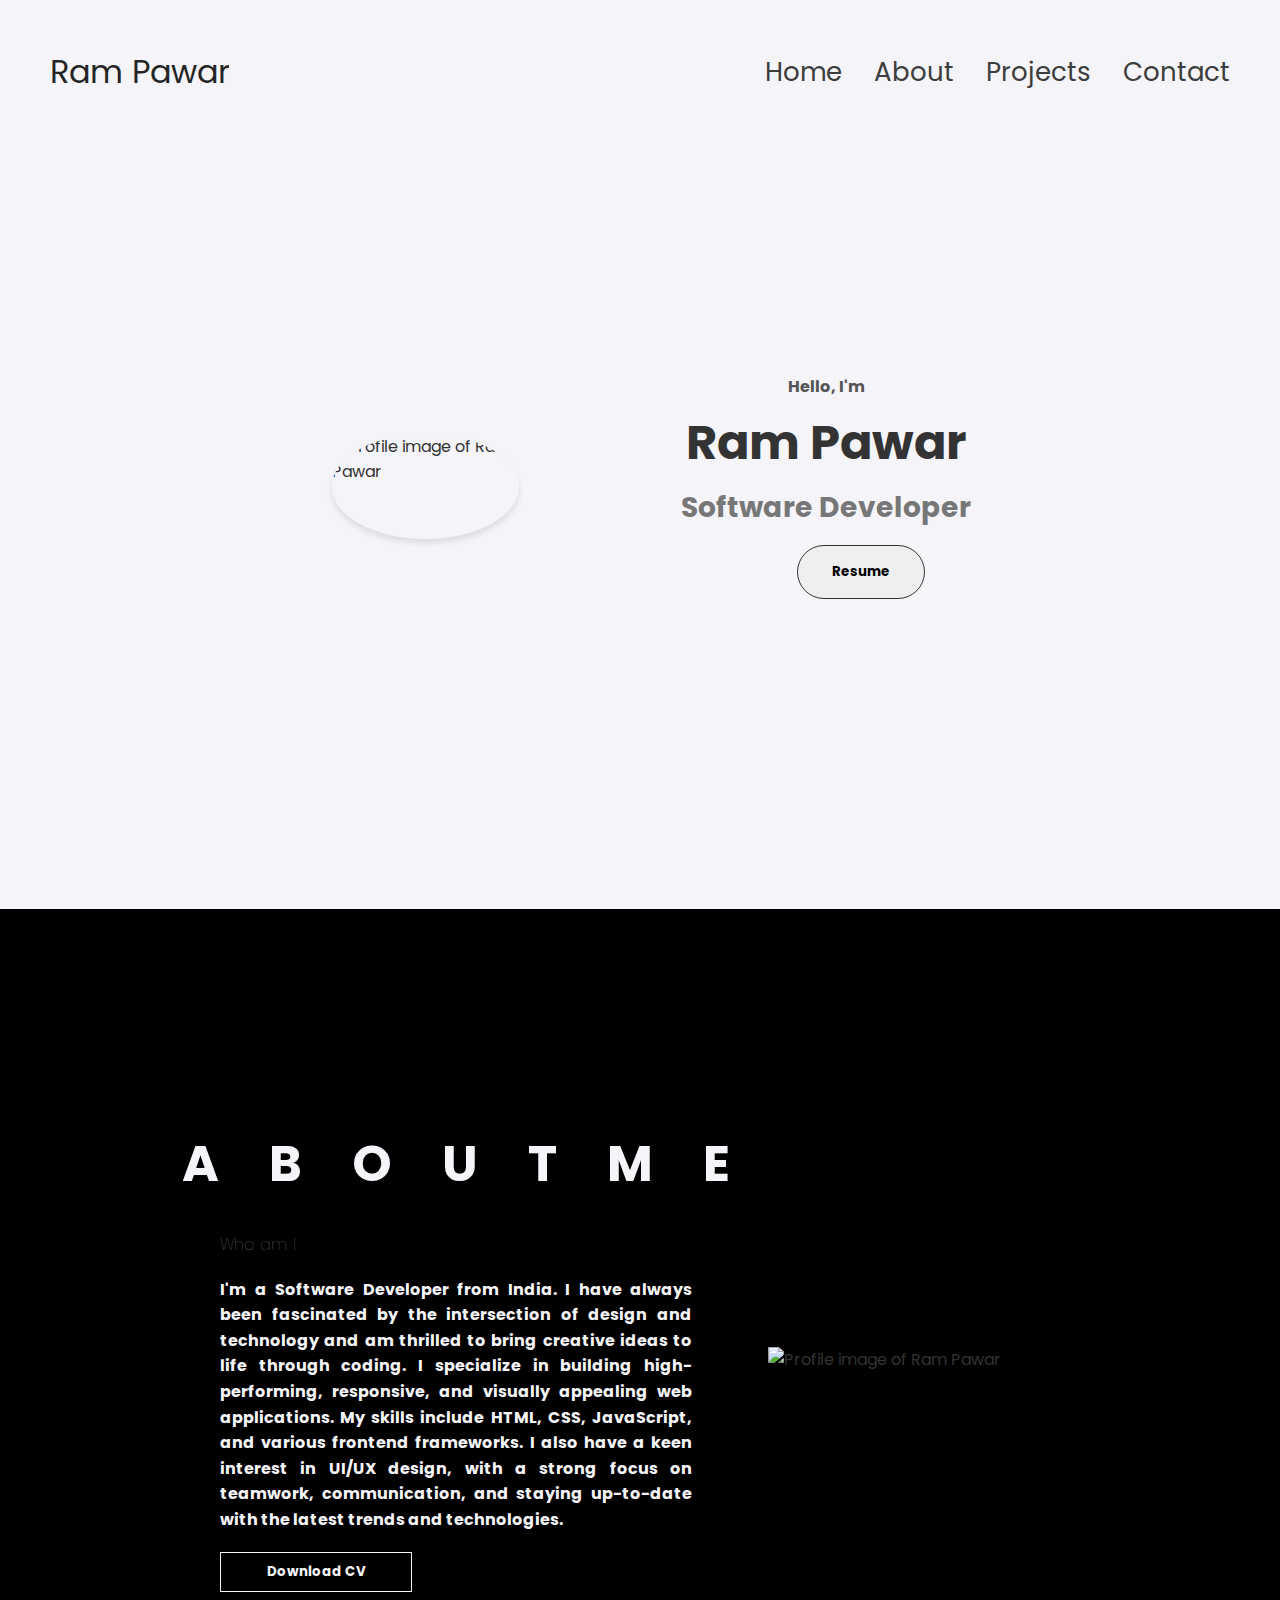
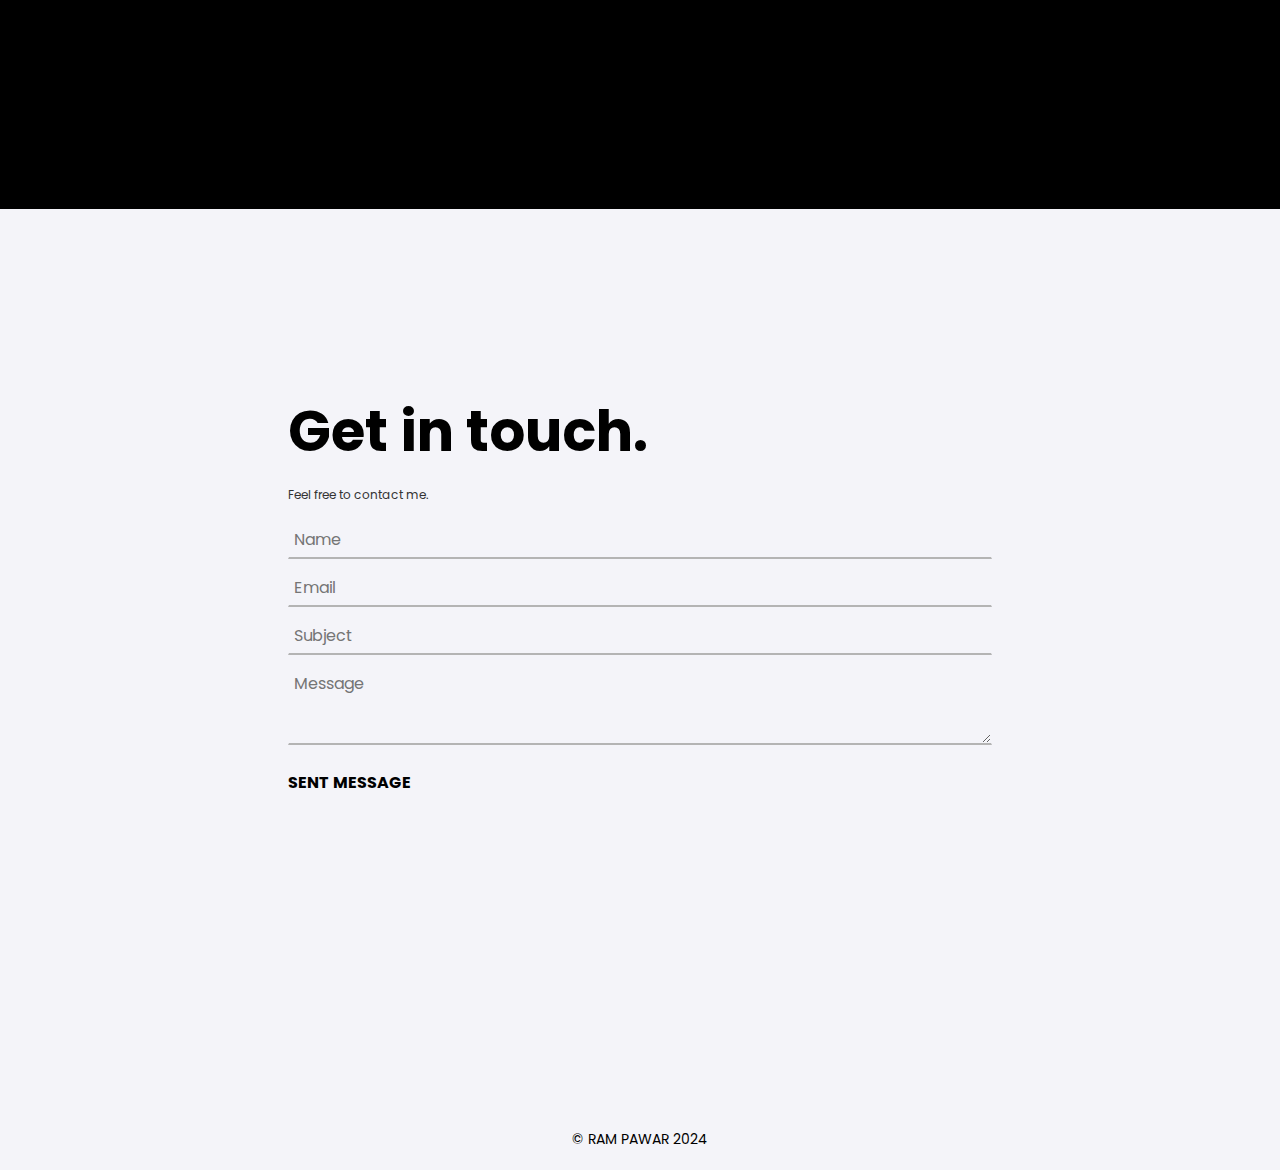
==== index.html @ 99391781 "Add files via upload" ====
<!DOCTYPE html>
<html lang="en">
<head>
    <meta charset="UTF-8">
    <meta name="viewport" content="width=device-width, initial-scale=1.0">
    <title>Portfolio</title>
    <link rel="stylesheet" href="styles.css">
    <link rel="stylesheet" href="https://cdnjs.cloudflare.com/ajax/libs/font-awesome/6.5.2/css/all.min.css" integrity="sha512-SnH5WK+bZxgPHs44uWIX+LLJAJ9/2PkPKZ5QiAj6Ta86w+fsb2TkcmfRyVX3pBnMFcV7oQPJkl9QevSCWr3W6A==" crossorigin="anonymous" referrerpolicy="no-referrer" />
</head>
<body>
    <section id="Home">
    <div class="nav" role="navigation">
        <span id="logo"> Ram Pawar </span>
        <div class="nav-link">
            <a href="#Home" style="color: rgb(61, 61, 61);">Home</a>
            <a href="#About" style="color: rgb(61, 61, 61);">About</a>
            <a href="#Projects" style="color: rgb(61, 61, 61);">Projects</a>
            <a href="#Contact" style="color: rgb(61, 61, 61);">Contact</a>
        </div>
        
    </div>


    <div class="hamburger-nav">
        <span id="logo">Ram Pawar</span>
        <button class="hamburger" onclick="toggleNav()" aria-label="Toggle Navigation">
            <i class="fa fa-bars"></i>
        </button>
        <div class="nav-mobile" role="menu"></div>
    </div>

        <div class="section_1">
            <!-- <div id="sec-container"> -->
                <div class="page_1">
                    <span id="img_1">
                        <img class="img1" src="image2.jpg" width="640" height="360" alt="Profile image of Ram Pawar">
                    </span>
                </div>
                <div class="page_2">
                    <div class="page_2_part1">
                        <p class="page_2_text"><b>Hello, I'm</b></p>
                        <h1 class="page_2_text1">Ram Pawar</h1>
                        <p class="page_2_text2"><b>Software Developer</b></p>
                        <div class="page_2_part2">
                            <a href="https://www.linkedin.com/in/ram-pawar-647580257" target="_blank" class="social-link" aria-label="LinkedIn">
                                <i class="fa-brands fa-linkedin"></i>
                            </a>
                            <a href="https://github.com/Rampawardz" target="_blank" class="social-link" aria-label="GitHub">
                                <i class="fa-brands fa-github"></i>
                            </a>
                            <a href="Resume.html" target="_blank" aria-label="Resume">
                                <button class="btn">
                                    <b>Resume</b>
                                </button>
                            </a>
        
                        </div>
                    </div>
                </div>
            <!-- </div> -->
            
        </div>
    </section>


    <section id="About">
        <div id="About-container">
            <!-- <div id="Profile-box">
                <img class="img2" src="image4.png" alt="Profile image of Ram Pawar">
            </div> -->
            <div id="About-box">
                <div id="About-title">
                    <!-- <i class="fa-solid fa-code"></i> -->
                    <span><ul>A</ul><ul>B</ul><ul>O</ul><ul>U</ul><ul>T</ul><ul>M</ul><ul>E</ul></span>
                </div>
                <h1>Who am I</h1>
                <p>
                    <b>
                        I'm a Software Developer from India. I have always been fascinated by the intersection of design and technology and am thrilled to bring creative ideas to life through coding. I specialize in building high-performing, responsive, and visually appealing web applications. My skills include HTML, CSS, JavaScript, and various frontend frameworks. I also have a keen interest in UI/UX design, with a strong focus on teamwork, communication, and staying up-to-date with the latest trends and technologies.
                    </b>
                </p>
                <!-- <div id="content-box">
                    <span class="content-box-skills">
                        <p><i class="fa-brands fa-html5" style="color: #fe6716;"></i> HTML5</p>
                    </span>
                    <span class="content-box-skills">
                        <p><i class="fa-brands fa-css3-alt" style="color: #2e74ff;"></i> CSS3</p>
                    </span>
                    <span class="content-box-skills">
                        <p><i class="fa-brands fa-js" style="color: #FFD43B;"></i> JavaScript</p>
                    </span>
                    <span class="content-box-skills">
                        <p><i class="fa-brands fa-react" style="color: #74C0FC;"></i> React</p>
                    </span>
                </div> -->
                <button id="btn"><b>Download CV</b></button>
            </div>
            <div id="Profile-box">
                <img class="img2" src="image4.png" alt="Profile image of Ram Pawar">
            </div>
        </div>
    </section>


    <section id="Contact">
       <div id="Contact-section">
            <div id="Contact-box">
                <h1 class="heading">Get in touch.</h1>
                <p>Feel free to contact me.</p>
                <form id="contactForm">
                    <div class="form-group">
                        <input placeholder="Name" type="text" id="name">
                    </div>
                    <div class="form-group">
                        <input placeholder="Email" type="email" id="email">
                        <span class="error-message" id="emailError"></span>
                    </div>
                    <div class="form-group">
                        <input placeholder="Subject" type="text" id="subject">
                    </div>
                    <div class="form-group">
                        <textarea placeholder="Message" id="message"></textarea>
                    </div>

                    <button type="submit">SENT MESSAGE <i class="fa-solid fa-arrow-right" style="color: #777;"></i></button>
                </form>
            </div>
       </div>
    </section>
    

    <footer>
        &copy; RAM PAWAR 2024
    </footer>

    <script src="script.js"></script>
</body>
</html>
---- styles.css ----
@import url("https://fonts.googleapis.com/css2?family=Poppins:wght@300;400;500;600&display=swap");

* {
    padding: 0;
    margin: 0;
    box-sizing: border-box;
    font-family: "Poppins", sans-serif;
}

html {
    scroll-behavior: smooth;
}

body {
    background-color: #f4f4f9;
    /* background-image: url("image8.jpg");
    background-size: contain; */
    color: #333;
}

.nav {
    height: 16vh;
    gap: 2rem;
    padding: 0 50px;
    color: black;
    font-size: 26px;
    display: flex;
    flex-direction: row;
    justify-content: space-evenly;
    align-items: center;
}

.nav-link {
    gap: 2rem;
    display: flex;
    flex-direction: row;
    justify-content: space-evenly;
    align-items: center;
    /* text-decoration: none; */
    color: rgb(61, 61, 61);
    transition: color 0.3s;
}

.nav-link a:hover {
    color: gray;
    text-underline-offset: 1rem;
    text-decoration: underline;
    text-decoration-color: rgb(181, 181, 181);
}

#logo {
    margin-right: auto;
    color: black;
    font-size: 2rem;
    opacity: 0.85;
    /* font-weight: bold; */
}

#logo:hover {
    cursor: default;
}

.hamburger-nav {
    display: none;
}

.hamburger {
    background: none;
    border: none;
    cursor: pointer;
    font-size: 26px;
}

.nav-mobile {
    display: none;
    flex-direction: column;
    position: absolute;
    /* top: 10%; */
    right: 0;
    background-color: white;
    padding: 1rem;
    box-shadow: 0 4px 6px rgba(0, 0, 0, 0.1);
}

.nav-mobile a {
    margin: 0.5rem 0;
    color: black;
    text-decoration: none;
}

.nav-mobile a:hover {
    color: gray;
}

.show-nav {
    display: flex;
}

.section_1 {
    height: 85vh;
    display: flex;
    flex-direction: row;
    justify-content: space-evenly;
    align-items: center;
    padding: 20px 20px 100px 20px;
    margin: 0px 150px 0px 150px;
}

.page_1 {
    display: flex;
    align-items: center;
}

#img_1 {
    max-width: 100%;
    height: auto;
    display: flex;
    justify-content: center;
    align-items: center;
}

.img1 {
    height: auto;
    width: 80%;
    max-width: 300px;
    border-radius: 50%;
    box-shadow: 0 4px 6px rgba(0, 0, 0, 0.1);
}

.page_2 {
    display: flex;
    flex-direction: column;
    align-items: center;
    text-align: center;
}

.page_2_text {
    color: #555;
    font-size: 16px;
}

.page_2_text1 {
    font-size: 48px;
    color: #333;
    margin: 0.5rem 0;
}

.page_2_text2 {
    font-size: 28px;
    color: #777;
    margin-bottom: 1rem;
}

.page_2_part2 {
    display: flex;
    justify-content: center;
    gap: 2.2rem;
    font-size: 40px;
}

a {
    display: flex;
    align-items: center;
    text-decoration: none;
}

.btn{
    transition: all 300ms ease;
    padding: 1rem;
    width: 8rem;
    border-radius: 2rem;
    border: rgb(53, 53, 53) 0.1rem solid;
}

.btn:hover {
    cursor: pointer;
    background-color: rgb(53, 53, 53);
    color: white;
}

.social-link {
    color: rgb(53, 53, 53);
    transition: color 0.3s;
}

.social-link:hover {
    color: gray;
}

/* Responsive Styles */
@media (max-width: 1000px) {
    .nav {
        display: none;
    }

    .hamburger-nav {
        display: flex;
        height: 16vh;
        padding: 0 50px;
        font-size: 26px;
        justify-content: space-between;
        align-items: center;
    }

    .section_1 {
        flex-direction: column;
        margin: 0px;
    }

}

@media (max-width: 700px) {
    /* .section_1 {
        flex-direction: column;
        margin: 0px;
    } */

    /* #sec-container {
        flex-direction: column;
    } */

    /* #img_1 img {
        width: 60%;
        margin-bottom: 1.5rem;
    } */

    .page_2_text1 {
        font-size: 32px;
    }

    .page_2_text2 {
        font-size: 20px;
    }

    .page_2_part2 {
        font-size: 30px;
    }
}

@media (max-width: 480px) {
    .hamburger-nav {
        padding: 0 40px;
    }

    .page_2_text {
        font-size: 12px;
    }

    .page_2_text1 {
        font-size: 24px;
    }

    .page_2_text2 {
        font-size: 16px;
    }

    .page_2_part2 {
        font-size: 24px;
        gap: 1rem;
    }

    .btn{
        width: 5rem;
        font-size: x-small;
    }
}

/*-----------------About Me--------------------*/
#About{
    background-color: black;
    box-sizing: border-box;
}
#About-container {
    height: 100vh;
    width: 100%;
    display: flex;
    justify-content:space-between;
    align-items: center;
    /* padding: 20px; */
    box-sizing: border-box;
    flex-wrap: wrap;
}

#Profile-box {
    position: relative;
    height: 100%;
    width: 40%;
    display: flex;
    align-items: center;
}

#Profile-box img {
    max-height: 100%;
    max-width: 100%;
    /* border-radius: 5px; */
    box-shadow: 0 4px 6px rgba(0, 0, 0, 0.4);
}

#About-box {
    width: 40%;
    padding: 20px;
    box-sizing: border-box;
    margin-left: 200px;
    color: #f4f4f9;
}

#About-title {
    display: flex;
    align-items: center;
    justify-content: center;
    margin-bottom: 30px;
}

#About-title span {
    width: 40%;
    display: flex;
    justify-content: center;
    gap: 50px;
    font-size: 50px;
}

#About-title span ul{
    font-weight: bold;
}

/* #About-title i {
    margin-right: 10px;
    color: black;
    opacity: 0.85;
} */

#About-box h1 {
    color: #777;
    font-size: 1rem;
    font-weight: lighter;
    margin-bottom: 20px;
}

#About-box p {
    font-size: 16px;
    text-align: justify;
    line-height: 1.6;
    margin-bottom: 20px;
}

/* #content-box {
    background-color: #777;
    border: 2px solid #777;
    border-radius: 4px;
    display: grid;
    grid-template-columns: repeat(auto-fit, minmax(150px, 1fr));
    gap: 15px;
    padding: 15px;
    margin-bottom: 15px;
}

.content-box-skills {
    height: 3rem;
    background-color: #262626;
    color: #f4f4f9;
    border-radius: 4px;
    display: flex;
    justify-content: center;
    text-align: center;
    padding: 10px;
    font-size: 14px;
} */

#btn {
    height: 2.5rem;
    width: 12rem;
    border: 1px solid #f4f4f9;
    /* border-radius: 5px; */
    background-color: black;
    color: #f4f4f9;
    cursor: pointer;
    transition: all 0.3s ease;
}

#btn:hover {
    background-color: #f4f4f9;
    color: black;
}

@media (max-width: 1000px) {
    #About-container {
        flex-direction: column;
        justify-content: center;
        align-items: center;
    }

    #Profile-box {
        display: none;
    }

    #About-box {
        width: 60%;
        text-align: center;
        flex-direction: column;
        align-items: center;
        padding: 8px;
        margin: 0;
    }

    #About-box h1 {
        font-size: 1rem;
    }

    #About-box p {
        font-size: 14px;
    }

    /* #content-box {
        grid-template-columns: repeat(2, 1fr);
        gap: 10px;
    }

    .content-box-skills {
        font-size: 12px;
    } */

    #btn {
        font-size: 14px;
    }
}

@media (max-width: 700px) {
    #About-box {
        width: 70%;
        padding: 8px;
        margin: 0;
    }

    #About-title span {
        width: 40%;
        gap: 20px;
        font-size: 30px;
    }

    #About-box h1 {
        font-size: 0.8rem;
    }

    #About-box p {
        font-size: 13px;
    }
}

@media (max-width: 480px) {
    #About-box {
        width: 70%;
    }
    #About-title span {
        width: 40%;
        display: flex;
        /* justify-content: center; */
        gap: 20px;
        font-size: 30px;
    }

    #About-box h1 {
        font-size: 0.7rem;
    }

    #About-box p {
        font-size: 12px;
    }

    /* #content-box {
        grid-template-columns: repeat(1, 1fr);
    }

    .content-box-skills {
        height: 2rem;
        font-size: 10px;
        padding: 5px;
    } */

    #btn {
        font-size: 12px;
        width: 10rem;
    }
}



/*-----------------------------Contact-----------------------------*/

#Contact-section {
    height: 100vh;
    width: 100%;
    display: flex;
    justify-content: center;
    align-items: center;
    box-sizing: border-box;
}

#Contact-box {
    height: 60vh;
    width: 55%;
    /* border: #262626 solid 1px; */
    display: flex;
    flex-direction: column;
    gap: 12px;
    box-sizing: border-box;
    font-size: 12px;
}

.heading {
    font-size: 56px;
    color: black;
    font-weight: bolder;
}

form {
    max-width: 100%;
    width: 100%;
    margin: 5px 0px 5px 0px;
    background: #f4f4f9;
    background-color: rgba(0, 0, 0, 0);
    /* padding: 5px; */
}

form .form-group {
    margin-bottom: 10px;
}

form input, form textarea {
    width: 100%;
    padding: 5px;
    font-size: 16px;
    border: 1px solid #f4f4f9;
    border-bottom: 2px solid rgb(180, 180, 180);
    background-color: #f4f4f9;
    box-sizing: border-box;
    background-color: rgba(0, 0, 0, 0);
}

form input:focus, form textarea:focus {
    outline: none;
    /* border-color: rgb(180, 255, 219); */
}

#message {
    height: 5rem;
}

form .error-message {
    color: red;
    font-size: 14px;
}

form button {
    /* padding: 5px; */
    margin: 10px auto;
    font-size: 16px;
    font-weight: bold;
    background-color: #f4f4f9;
    color: black;
    border: none;
    border-radius: 4px;
    cursor: pointer;
    background-color: rgba(0, 0, 0, 0);
}

form button:hover {
    color: #777;
}

@media (max-width: 700px) {
    #Contact-box .heading {
        font-size: 42px;
    }
}


/* -----------footer--------------------*/

footer {
    text-align: center;
    padding: 20px;
    font-size: 14px;
    color: black;
}
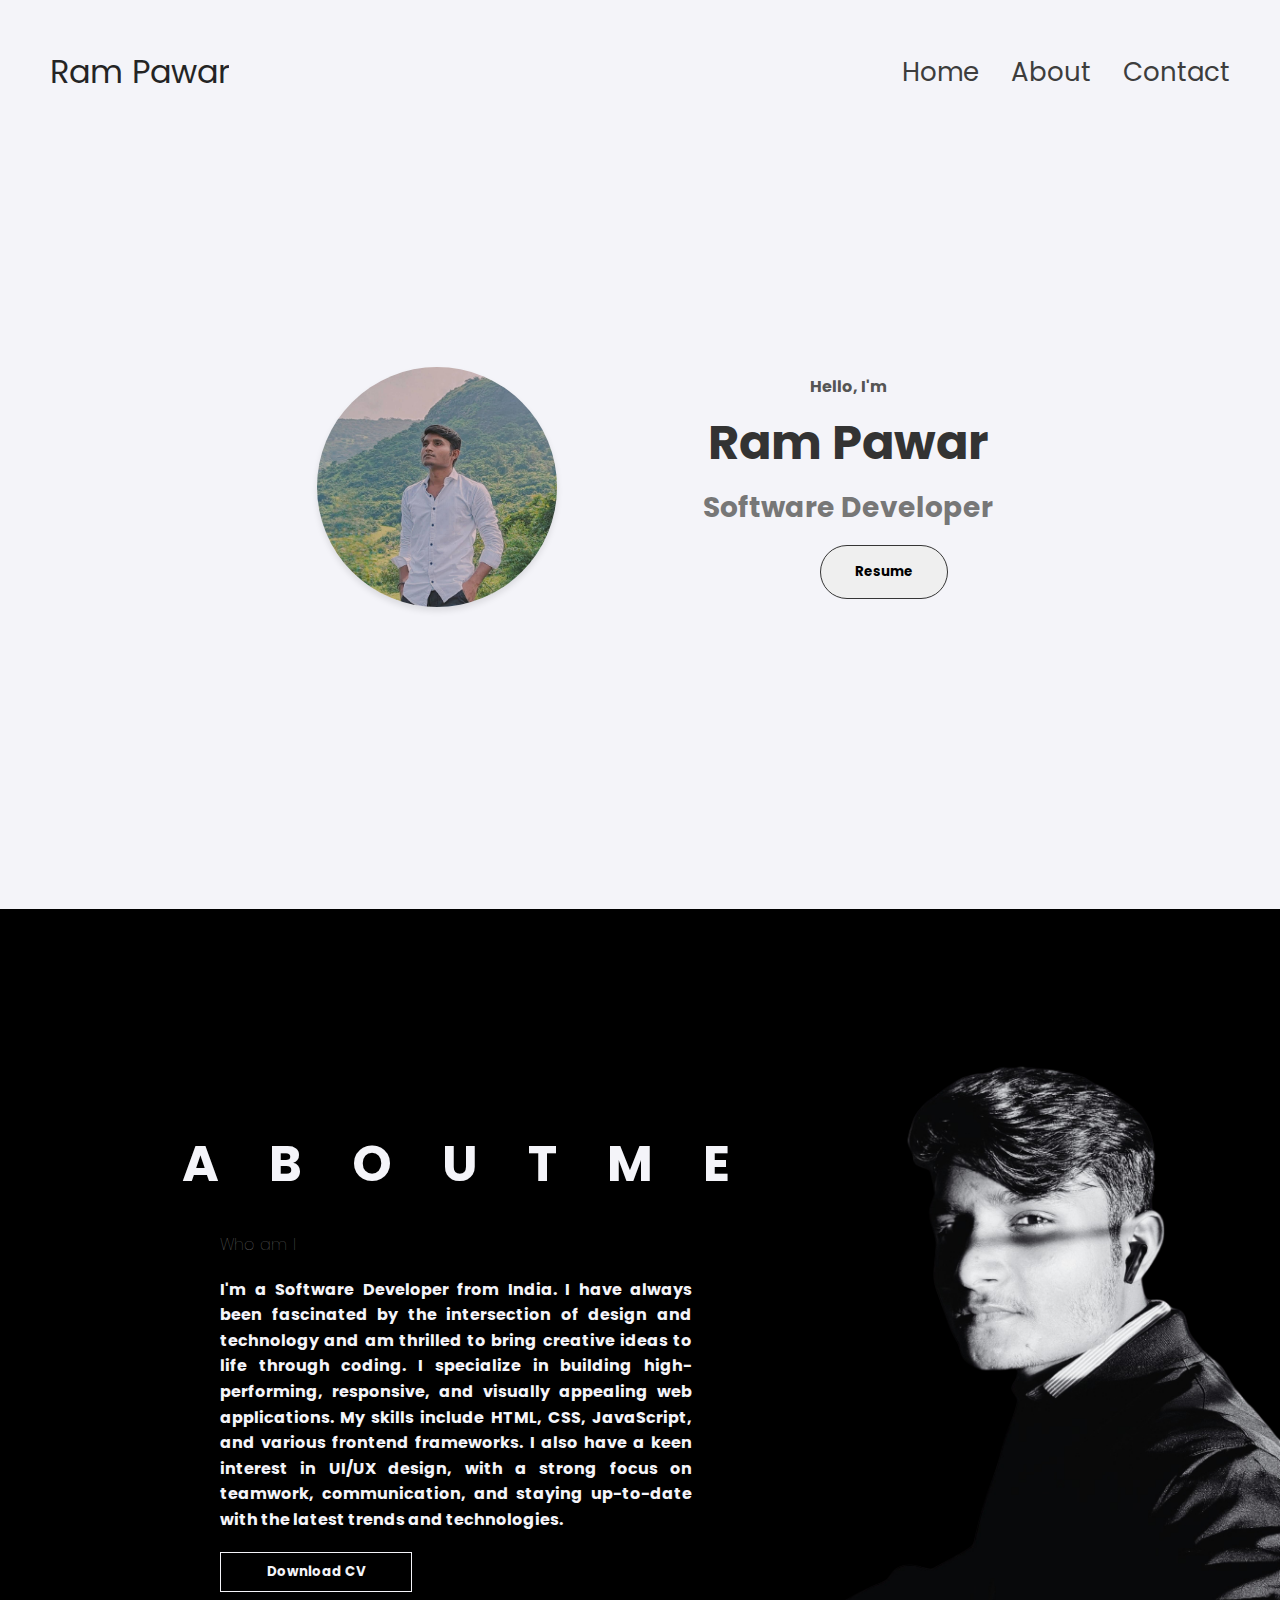
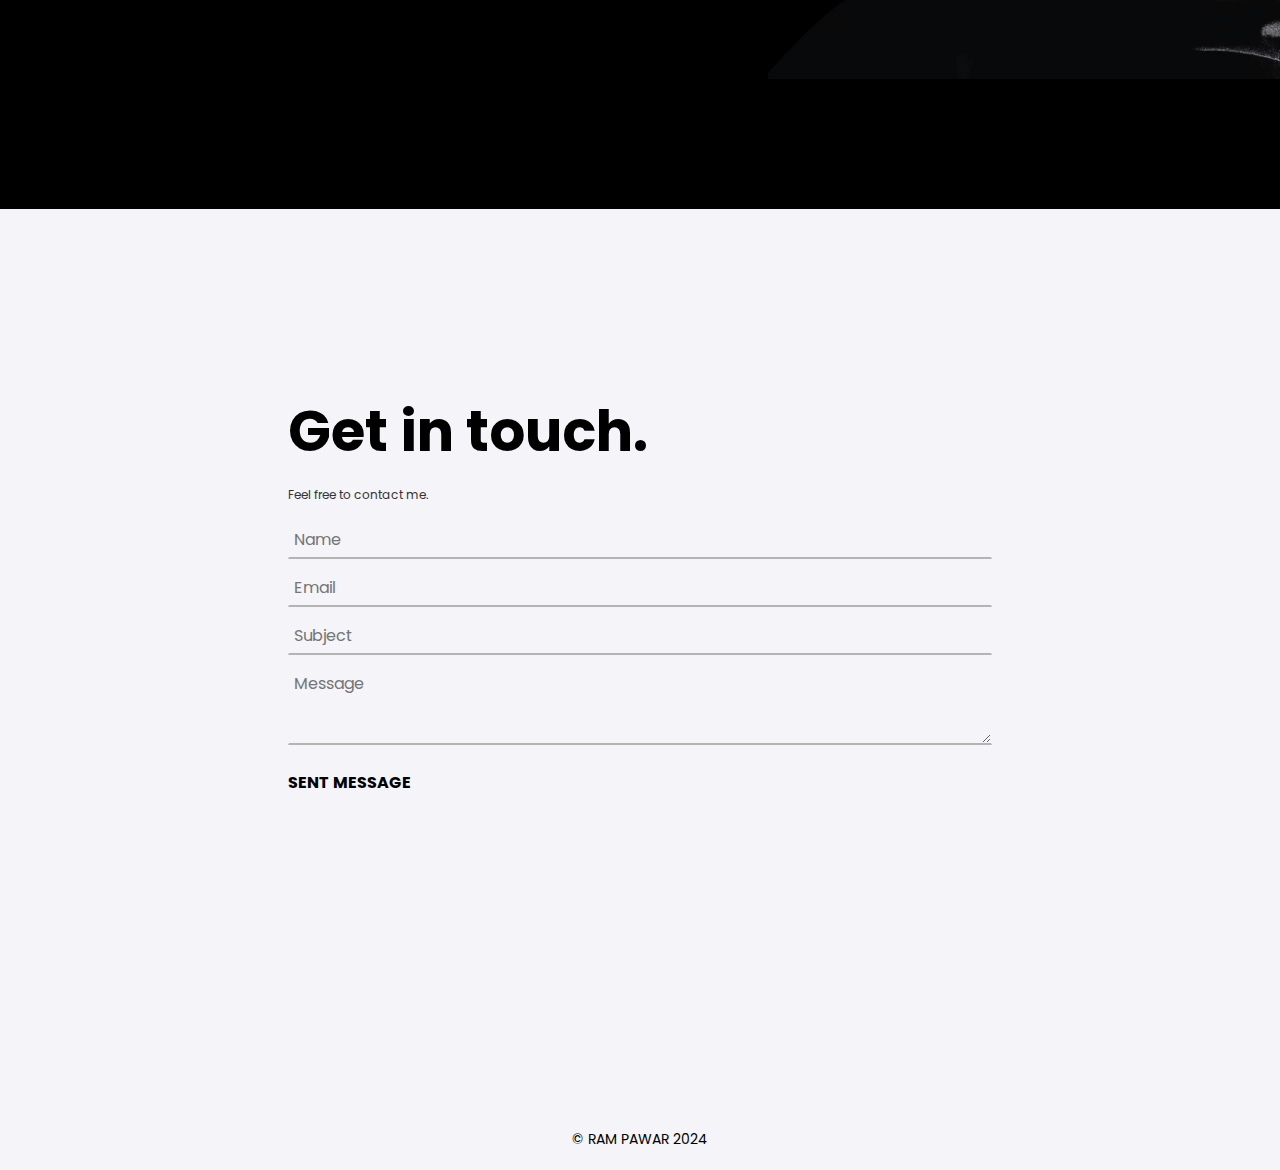
==== commit cb7381f0: "Update index.html" ====
--- a/index.html
+++ b/index.html
@@ -14,7 +14,7 @@
         <div class="nav-link">
             <a href="#Home" style="color: rgb(61, 61, 61);">Home</a>
             <a href="#About" style="color: rgb(61, 61, 61);">About</a>
-            <a href="#Projects" style="color: rgb(61, 61, 61);">Projects</a>
+<!--             <a href="#Projects" style="color: rgb(61, 61, 61);">Projects</a> -->
             <a href="#Contact" style="color: rgb(61, 61, 61);">Contact</a>
         </div>
         
